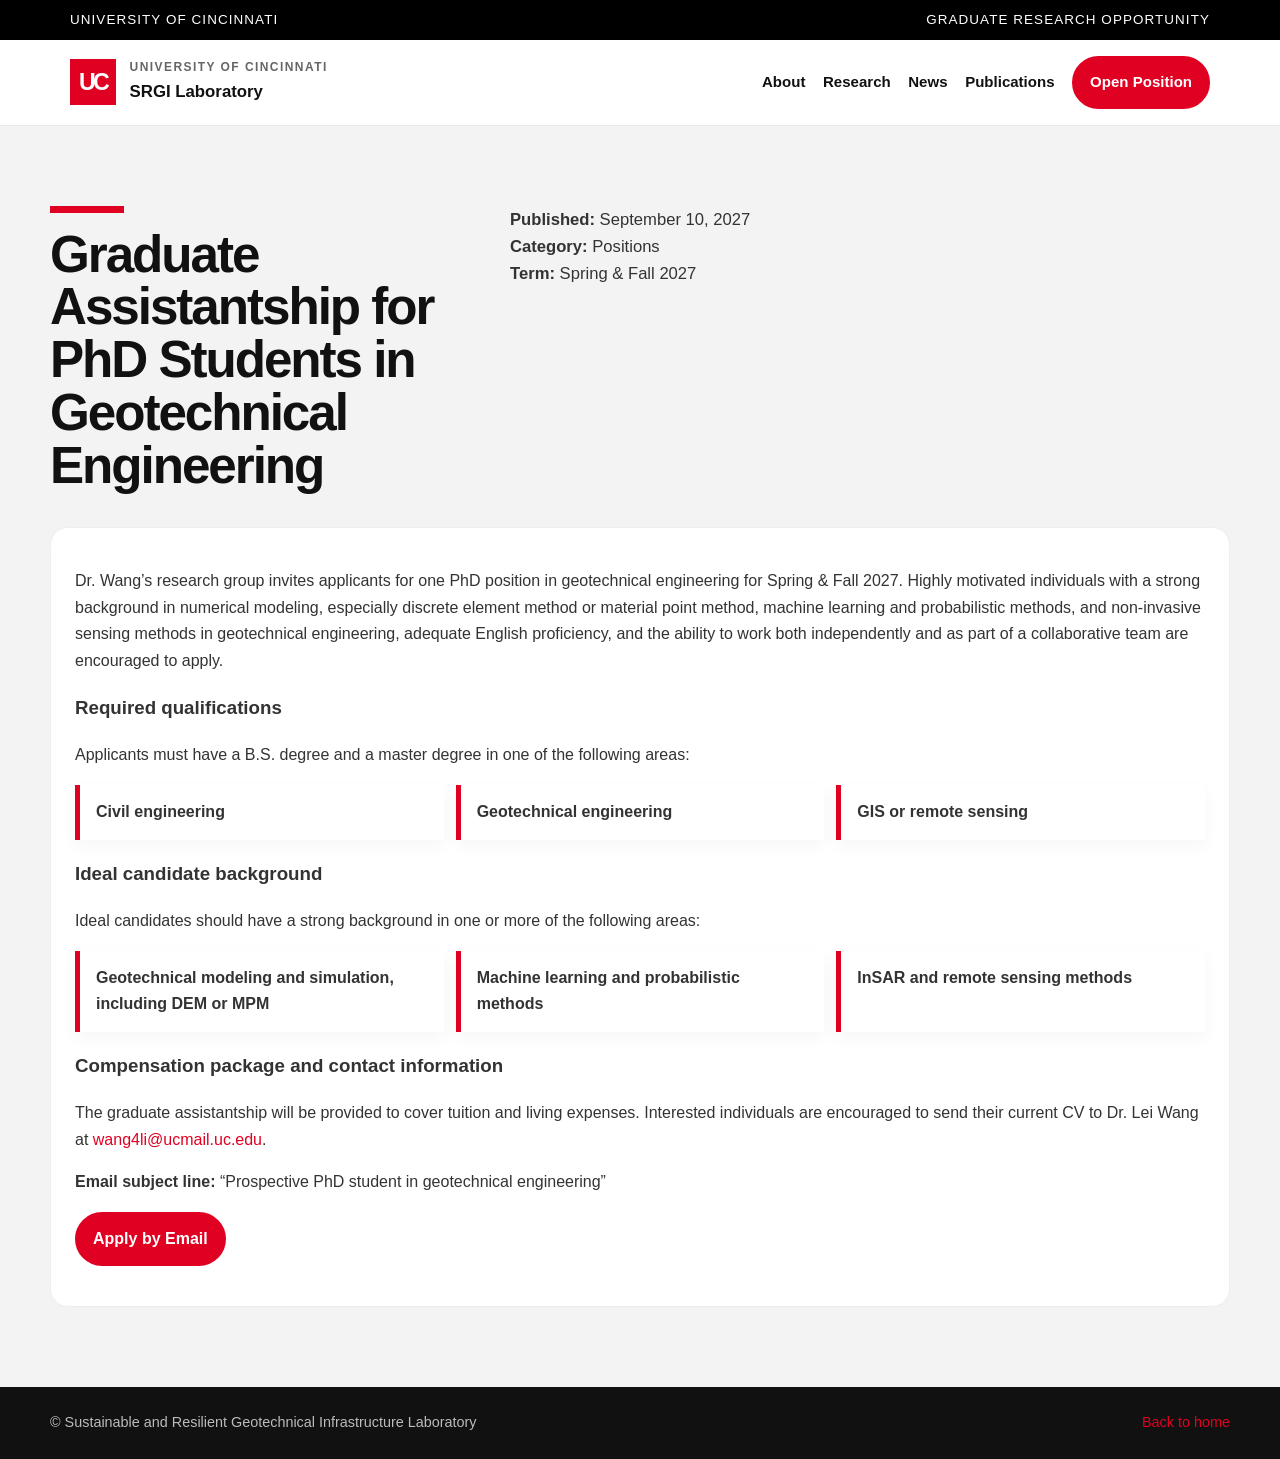
==== position.html @ 9f0566f2 "logo and position" ====
<!doctype html>
<html lang="en">
<head>
  <meta charset="utf-8">
  <meta name="viewport" content="width=device-width, initial-scale=1">
  <title>Graduate Assistantship | SRGI Laboratory</title>
  <meta name="description" content="Graduate assistantship opportunity for PhD students in geotechnical engineering at the University of Cincinnati.">
  <link rel="stylesheet" href="assets/css/style.css">
</head>
<body>
  <div class="topbar"><div class="wrap"><span>University of Cincinnati</span><span>Graduate Research Opportunity</span></div></div>
  <header class="brandbar">
    <nav class="nav">
      <a class="brand" href="index.html"><span class="brand-mark">UC</span><span class="brand-text"><span>University of Cincinnati</span><strong>SRGI Laboratory</strong></span></a>
      <div class="navlinks">
        <a href="index.html#about">About</a>
        <a href="index.html#research">Research</a>
        <a href="index.html#news">News</a>
        <a href="publications.html">Publications</a>
        <a href="position.html" class="button">Open Position</a>
      </div>
    </nav>
  </header>
  <main>
    <section class="section alt">
      <div class="wrap">
        <div class="section-title">
          <div><div class="red-rule"></div><h2>Graduate Assistantship for PhD Students in Geotechnical Engineering</h2></div>
          <p><strong>Published:</strong> September 10, 2027<br><strong>Category:</strong> Positions<br><strong>Term:</strong> Spring & Fall 2027</p>
        </div>
        <article class="pub-section">
          <p>Dr. Wang’s research group invites applicants for one PhD position in geotechnical engineering for Spring & Fall 2027. Highly motivated individuals with a strong background in numerical modeling, especially discrete element method or material point method, machine learning and probabilistic methods, and non-invasive sensing methods in geotechnical engineering, adequate English proficiency, and the ability to work both independently and as part of a collaborative team are encouraged to apply.</p>

          <h3>Required qualifications</h3>
          <p>Applicants must have a B.S. degree and a master degree in one of the following areas:</p>
          <ul class="interest-list">
            <li>Civil engineering</li>
            <li>Geotechnical engineering</li>
            <li>GIS or remote sensing</li>
          </ul>

          <h3>Ideal candidate background</h3>
          <p>Ideal candidates should have a strong background in one or more of the following areas:</p>
          <ul class="interest-list">
            <li>Geotechnical modeling and simulation, including DEM or MPM</li>
            <li>Machine learning and probabilistic methods</li>
            <li>InSAR and remote sensing methods</li>
          </ul>

          <h3>Compensation package and contact information</h3>
          <p>The graduate assistantship will be provided to cover tuition and living expenses. Interested individuals are encouraged to send their current CV to Dr. Lei Wang at <a href="mailto:wang4li@ucmail.uc.edu">wang4li@ucmail.uc.edu</a>.</p>
          <p><strong>Email subject line:</strong> “Prospective PhD student in geotechnical engineering”</p>
          <p><a class="button" href="mailto:wang4li@ucmail.uc.edu?subject=Prospective%20PhD%20student%20in%20geotechnical%20engineering">Apply by Email</a></p>
        </article>
      </div>
    </section>
  </main>
  <footer class="footer"><div class="wrap"><span>© Sustainable and Resilient Geotechnical Infrastructure Laboratory</span><a href="index.html">Back to home</a></div></footer>
</body>
</html>
---- assets/css/style.css ----
:root{--uc-red:#e00122;--uc-dark-red:#b8011c;--uc-black:#000;--bearcat:#333;--grey:#f3f3f3;--mist:#e0dfe3;--white:#fff;--gold:#d1b179;--max:1180px;--radius:18px;--shadow:0 18px 60px rgba(0,0,0,.13)}
*{box-sizing:border-box}html{scroll-behavior:smooth}body{margin:0;font-family:Arial,Helvetica,sans-serif;color:var(--bearcat);background:#fff;line-height:1.65}a{color:var(--uc-red);text-decoration:none}a:hover{text-decoration:underline}.topbar{background:var(--uc-black);color:white;font-size:.84rem;letter-spacing:.08em;text-transform:uppercase}.topbar .wrap{max-width:var(--max);margin:auto;padding:.55rem 1.25rem;display:flex;justify-content:space-between;gap:1rem;align-items:center}.brandbar{border-bottom:1px solid #e9e9e9;background:white;position:sticky;top:0;z-index:20}.nav{max-width:var(--max);margin:auto;padding:1rem 1.25rem;display:flex;align-items:center;justify-content:space-between;gap:1.5rem}.brand{display:flex;align-items:center;gap:.85rem;color:#111;font-weight:800;text-decoration:none}.brand-mark{background:var(--uc-red);color:white;width:46px;height:46px;display:grid;place-items:center;font-size:1.45rem;font-weight:900;letter-spacing:-.12em}.brand-text span{display:block;font-size:.75rem;text-transform:uppercase;letter-spacing:.12em;color:#666}.brand-text strong{font-size:1.05rem}.navlinks{display:flex;gap:1.1rem;align-items:center;flex-wrap:wrap}.navlinks a{color:#111;font-weight:700;font-size:.94rem}.button{display:inline-flex;align-items:center;justify-content:center;border:2px solid var(--uc-red);background:var(--uc-red);color:white!important;padding:.75rem 1rem;border-radius:999px;font-weight:800;text-decoration:none}.button.secondary{background:white;color:var(--uc-red)!important}.hero{background:linear-gradient(135deg,rgba(0,0,0,.88),rgba(51,51,51,.78)),url('../images/hero.webp') center/cover;min-height:680px;color:white;display:flex;align-items:center}.hero .wrap{max-width:var(--max);margin:auto;padding:6rem 1.25rem;width:100%}.eyebrow{color:#ffccd3;font-weight:900;text-transform:uppercase;letter-spacing:.16em;font-size:.84rem}.hero h1{font-size:clamp(2.45rem,6vw,5.5rem);line-height:.98;margin:.65rem 0 1rem;letter-spacing:-.055em;max-width:950px}.hero p{font-size:clamp(1.05rem,2vw,1.35rem);max-width:780px;color:#f5f5f5}.hero-actions{display:flex;gap:.9rem;flex-wrap:wrap;margin-top:2rem}.stats{display:grid;grid-template-columns:repeat(4,1fr);gap:1rem;margin-top:3rem;max-width:900px}.stat{background:rgba(255,255,255,.11);border:1px solid rgba(255,255,255,.25);padding:1.1rem;border-radius:var(--radius);backdrop-filter:blur(6px)}.stat strong{display:block;font-size:2rem;color:#fff}.stat span{font-size:.86rem;color:#ddd}.section{padding:5rem 1.25rem}.section.alt{background:var(--grey)}.wrap{max-width:var(--max);margin:auto}.section-title{display:grid;grid-template-columns:minmax(0,420px) 1fr;gap:2.5rem;align-items:start;margin-bottom:2.2rem}.section-title h2{font-size:clamp(2rem,4vw,3.2rem);line-height:1.03;margin:0;color:#111;letter-spacing:-.04em}.section-title p{margin:0;font-size:1.04rem}.red-rule{width:74px;height:7px;background:var(--uc-red);margin:0 0 1rem}.grid{display:grid;gap:1.25rem}.cards{grid-template-columns:repeat(3,1fr)}.card{background:white;border:1px solid #ececec;border-radius:var(--radius);padding:1.4rem;box-shadow:0 8px 25px rgba(0,0,0,.05)}.card h3{margin-top:0;color:#111}.about-grid{display:grid;grid-template-columns:.95fr 1.05fr;gap:2rem;align-items:center}.portrait{width:100%;border-radius:var(--radius);box-shadow:var(--shadow);aspect-ratio:4/3;object-fit:scale-down}.interest-list{display:grid;grid-template-columns:repeat(3,1fr);gap:.75rem;padding:0;list-style:none}.interest-list li{background:white;border-left:5px solid var(--uc-red);padding:.9rem 1rem;font-weight:700;box-shadow:0 6px 18px rgba(0,0,0,.04)}.news-list{display:grid;gap:1rem}.news-item{display:grid;grid-template-columns:170px 1fr;gap:1.25rem;background:white;border-radius:var(--radius);padding:1.1rem 1.25rem;border:1px solid #eee}.news-item time{font-weight:900;color:var(--uc-dark-red)}.news-item p{margin:0}.pub-list{columns:1;max-width:980px}.pub-list li{break-inside:avoid;margin:0 0 .85rem;padding-left:.25rem}.pub-section{background:white;border:1px solid #eee;border-radius:var(--radius);padding:1.5rem;margin-top:1rem}.contact-band{background:var(--uc-black);color:white}.contact-grid{display:grid;grid-template-columns:1fr auto;gap:2rem;align-items:center}.socials{display:flex;gap:.8rem;flex-wrap:wrap}.socials a{display:inline-flex;align-items:center;gap:.5rem;background:#191919;color:white;padding:.65rem .85rem;border-radius:999px;border:1px solid #333}.socials img{width:22px;height:22px}.footer{background:#111;color:#bbb;padding:1.5rem 1.25rem;font-size:.9rem}.footer .wrap{display:flex;justify-content:space-between;gap:1rem;flex-wrap:wrap}@media (max-width:860px){.topbar .wrap,.nav,.section-title,.about-grid,.contact-grid{display:block}.navlinks{margin-top:1rem}.stats,.cards,.interest-list{grid-template-columns:1fr}.hero{min-height:auto}.news-item{grid-template-columns:1fr}.section{padding:3.5rem 1rem}.pub-section{padding:1rem}}
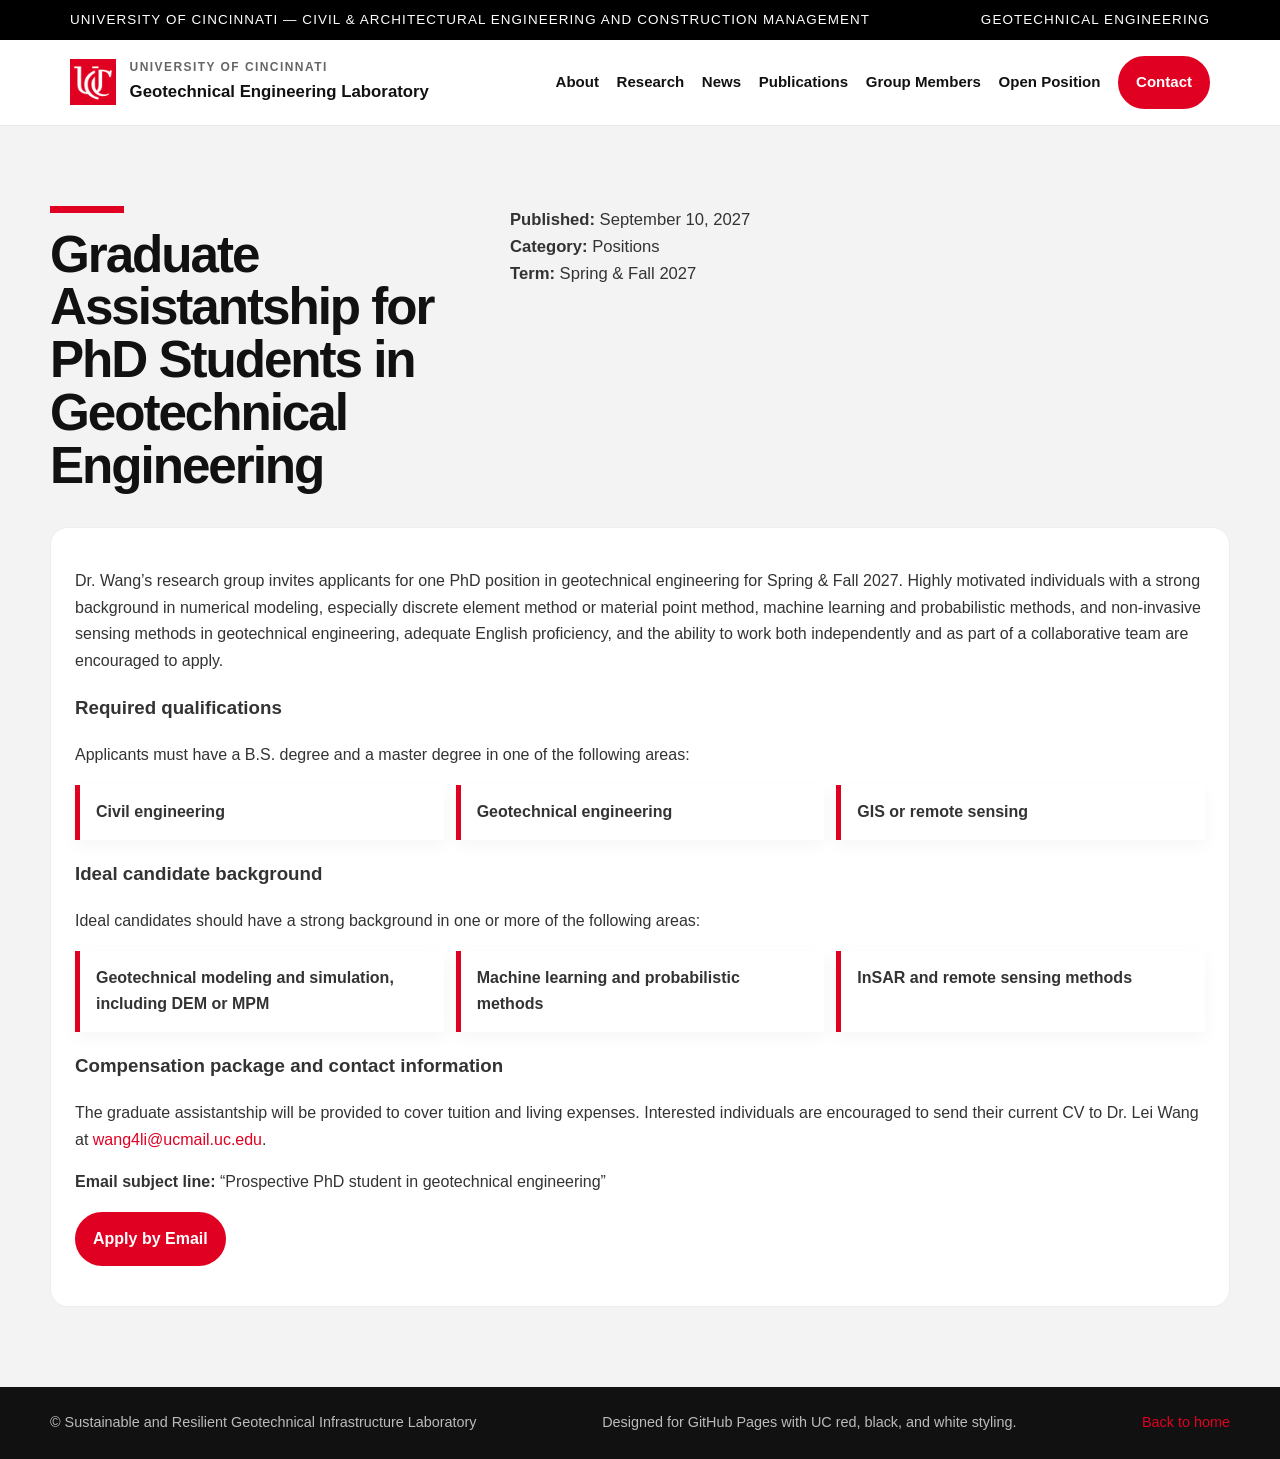
==== commit abda6243: "add members page" ====
--- a/position.html
+++ b/position.html
@@ -1,60 +1,94 @@
 <!doctype html>
 <html lang="en">
-<head>
-  <meta charset="utf-8">
-  <meta name="viewport" content="width=device-width, initial-scale=1">
-  <title>Graduate Assistantship | SRGI Laboratory</title>
-  <meta name="description" content="Graduate assistantship opportunity for PhD students in geotechnical engineering at the University of Cincinnati.">
-  <link rel="stylesheet" href="assets/css/style.css">
-</head>
-<body>
-  <div class="topbar"><div class="wrap"><span>University of Cincinnati</span><span>Graduate Research Opportunity</span></div></div>
-  <header class="brandbar">
-    <nav class="nav">
-      <a class="brand" href="index.html"><span class="brand-mark">UC</span><span class="brand-text"><span>University of Cincinnati</span><strong>SRGI Laboratory</strong></span></a>
-      <div class="navlinks">
-        <a href="index.html#about">About</a>
-        <a href="index.html#research">Research</a>
-        <a href="index.html#news">News</a>
-        <a href="publications.html">Publications</a>
-        <a href="position.html" class="button">Open Position</a>
-      </div>
-    </nav>
-  </header>
-  <main>
-    <section class="section alt">
-      <div class="wrap">
-        <div class="section-title">
-          <div><div class="red-rule"></div><h2>Graduate Assistantship for PhD Students in Geotechnical Engineering</h2></div>
-          <p><strong>Published:</strong> September 10, 2027<br><strong>Category:</strong> Positions<br><strong>Term:</strong> Spring & Fall 2027</p>
+  <head>
+    <meta charset="utf-8" />
+    <meta name="viewport" content="width=device-width, initial-scale=1" />
+    <title>Graduate Assistantship | SRGI Laboratory</title>
+    <meta
+      name="description"
+      content="Graduate assistantship opportunity for PhD students in geotechnical engineering at the University of Cincinnati."
+    />
+    <link rel="stylesheet" href="assets/css/style.css" />
+  </head>
+  <body>
+    <script src="assets/js/header.js"></script>
+    <main>
+      <section class="section alt">
+        <div class="wrap">
+          <div class="section-title">
+            <div>
+              <div class="red-rule"></div>
+              <h2>
+                Graduate Assistantship for PhD Students in Geotechnical
+                Engineering
+              </h2>
+            </div>
+            <p>
+              <strong>Published:</strong>
+              September 10, 2027<br />
+              <strong> Category: </strong>
+              Positions<br />
+              <strong>Term:</strong> Spring & Fall 2027
+            </p>
+          </div>
+          <article class="pub-section">
+            <p>
+              Dr. Wang’s research group invites applicants for one PhD position
+              in geotechnical engineering for Spring & Fall 2027. Highly
+              motivated individuals with a strong background in numerical
+              modeling, especially discrete element method or material point
+              method, machine learning and probabilistic methods, and
+              non-invasive sensing methods in geotechnical engineering, adequate
+              English proficiency, and the ability to work both independently
+              and as part of a collaborative team are encouraged to apply.
+            </p>
+
+            <h3>Required qualifications</h3>
+            <p>
+              Applicants must have a B.S. degree and a master degree in one of
+              the following areas:
+            </p>
+            <ul class="interest-list">
+              <li>Civil engineering</li>
+              <li>Geotechnical engineering</li>
+              <li>GIS or remote sensing</li>
+            </ul>
+
+            <h3>Ideal candidate background</h3>
+            <p>
+              Ideal candidates should have a strong background in one or more of
+              the following areas:
+            </p>
+            <ul class="interest-list">
+              <li>
+                Geotechnical modeling and simulation, including DEM or MPM
+              </li>
+              <li>Machine learning and probabilistic methods</li>
+              <li>InSAR and remote sensing methods</li>
+            </ul>
+
+            <h3>Compensation package and contact information</h3>
+            <p>
+              The graduate assistantship will be provided to cover tuition and
+              living expenses. Interested individuals are encouraged to send
+              their current CV to Dr. Lei Wang at
+              <a href="mailto:wang4li@ucmail.uc.edu">wang4li@ucmail.uc.edu</a>.
+            </p>
+            <p>
+              <strong>Email subject line:</strong> “Prospective PhD student in
+              geotechnical engineering”
+            </p>
+            <p>
+              <a
+                class="button"
+                href="mailto:wang4li@ucmail.uc.edu?subject=Prospective%20PhD%20student%20in%20geotechnical%20engineering"
+                >Apply by Email</a
+              >
+            </p>
+          </article>
         </div>
-        <article class="pub-section">
-          <p>Dr. Wang’s research group invites applicants for one PhD position in geotechnical engineering for Spring & Fall 2027. Highly motivated individuals with a strong background in numerical modeling, especially discrete element method or material point method, machine learning and probabilistic methods, and non-invasive sensing methods in geotechnical engineering, adequate English proficiency, and the ability to work both independently and as part of a collaborative team are encouraged to apply.</p>
-
-          <h3>Required qualifications</h3>
-          <p>Applicants must have a B.S. degree and a master degree in one of the following areas:</p>
-          <ul class="interest-list">
-            <li>Civil engineering</li>
-            <li>Geotechnical engineering</li>
-            <li>GIS or remote sensing</li>
-          </ul>
-
-          <h3>Ideal candidate background</h3>
-          <p>Ideal candidates should have a strong background in one or more of the following areas:</p>
-          <ul class="interest-list">
-            <li>Geotechnical modeling and simulation, including DEM or MPM</li>
-            <li>Machine learning and probabilistic methods</li>
-            <li>InSAR and remote sensing methods</li>
-          </ul>
-
-          <h3>Compensation package and contact information</h3>
-          <p>The graduate assistantship will be provided to cover tuition and living expenses. Interested individuals are encouraged to send their current CV to Dr. Lei Wang at <a href="mailto:wang4li@ucmail.uc.edu">wang4li@ucmail.uc.edu</a>.</p>
-          <p><strong>Email subject line:</strong> “Prospective PhD student in geotechnical engineering”</p>
-          <p><a class="button" href="mailto:wang4li@ucmail.uc.edu?subject=Prospective%20PhD%20student%20in%20geotechnical%20engineering">Apply by Email</a></p>
-        </article>
-      </div>
-    </section>
-  </main>
-  <footer class="footer"><div class="wrap"><span>© Sustainable and Resilient Geotechnical Infrastructure Laboratory</span><a href="index.html">Back to home</a></div></footer>
-</body>
+      </section>
+    </main>
+    <script src="assets/js/footer.js"></script>
+  </body>
 </html>
--- a/assets/css/style.css
+++ b/assets/css/style.css
@@ -1,3 +1,18 @@
 
 :root{--uc-red:#e00122;--uc-dark-red:#b8011c;--uc-black:#000;--bearcat:#333;--grey:#f3f3f3;--mist:#e0dfe3;--white:#fff;--gold:#d1b179;--max:1180px;--radius:18px;--shadow:0 18px 60px rgba(0,0,0,.13)}
 *{box-sizing:border-box}html{scroll-behavior:smooth}body{margin:0;font-family:Arial,Helvetica,sans-serif;color:var(--bearcat);background:#fff;line-height:1.65}a{color:var(--uc-red);text-decoration:none}a:hover{text-decoration:underline}.topbar{background:var(--uc-black);color:white;font-size:.84rem;letter-spacing:.08em;text-transform:uppercase}.topbar .wrap{max-width:var(--max);margin:auto;padding:.55rem 1.25rem;display:flex;justify-content:space-between;gap:1rem;align-items:center}.brandbar{border-bottom:1px solid #e9e9e9;background:white;position:sticky;top:0;z-index:20}.nav{max-width:var(--max);margin:auto;padding:1rem 1.25rem;display:flex;align-items:center;justify-content:space-between;gap:1.5rem}.brand{display:flex;align-items:center;gap:.85rem;color:#111;font-weight:800;text-decoration:none}.brand-mark{background:var(--uc-red);color:white;width:46px;height:46px;display:grid;place-items:center;font-size:1.45rem;font-weight:900;letter-spacing:-.12em}.brand-text span{display:block;font-size:.75rem;text-transform:uppercase;letter-spacing:.12em;color:#666}.brand-text strong{font-size:1.05rem}.navlinks{display:flex;gap:1.1rem;align-items:center;flex-wrap:wrap}.navlinks a{color:#111;font-weight:700;font-size:.94rem}.button{display:inline-flex;align-items:center;justify-content:center;border:2px solid var(--uc-red);background:var(--uc-red);color:white!important;padding:.75rem 1rem;border-radius:999px;font-weight:800;text-decoration:none}.button.secondary{background:white;color:var(--uc-red)!important}.hero{background:linear-gradient(135deg,rgba(0,0,0,.88),rgba(51,51,51,.78)),url('../images/hero.webp') center/cover;min-height:680px;color:white;display:flex;align-items:center}.hero .wrap{max-width:var(--max);margin:auto;padding:6rem 1.25rem;width:100%}.eyebrow{color:#ffccd3;font-weight:900;text-transform:uppercase;letter-spacing:.16em;font-size:.84rem}.hero h1{font-size:clamp(2.45rem,6vw,5.5rem);line-height:.98;margin:.65rem 0 1rem;letter-spacing:-.055em;max-width:950px}.hero p{font-size:clamp(1.05rem,2vw,1.35rem);max-width:780px;color:#f5f5f5}.hero-actions{display:flex;gap:.9rem;flex-wrap:wrap;margin-top:2rem}.stats{display:grid;grid-template-columns:repeat(4,1fr);gap:1rem;margin-top:3rem;max-width:900px}.stat{background:rgba(255,255,255,.11);border:1px solid rgba(255,255,255,.25);padding:1.1rem;border-radius:var(--radius);backdrop-filter:blur(6px)}.stat strong{display:block;font-size:2rem;color:#fff}.stat span{font-size:.86rem;color:#ddd}.section{padding:5rem 1.25rem}.section.alt{background:var(--grey)}.wrap{max-width:var(--max);margin:auto}.section-title{display:grid;grid-template-columns:minmax(0,420px) 1fr;gap:2.5rem;align-items:start;margin-bottom:2.2rem}.section-title h2{font-size:clamp(2rem,4vw,3.2rem);line-height:1.03;margin:0;color:#111;letter-spacing:-.04em}.section-title p{margin:0;font-size:1.04rem}.red-rule{width:74px;height:7px;background:var(--uc-red);margin:0 0 1rem}.grid{display:grid;gap:1.25rem}.cards{grid-template-columns:repeat(3,1fr)}.card{background:white;border:1px solid #ececec;border-radius:var(--radius);padding:1.4rem;box-shadow:0 8px 25px rgba(0,0,0,.05)}.card h3{margin-top:0;color:#111}.about-grid{display:grid;grid-template-columns:.95fr 1.05fr;gap:2rem;align-items:center}.portrait{width:100%;border-radius:var(--radius);box-shadow:var(--shadow);aspect-ratio:4/3;object-fit:scale-down}.interest-list{display:grid;grid-template-columns:repeat(3,1fr);gap:.75rem;padding:0;list-style:none}.interest-list li{background:white;border-left:5px solid var(--uc-red);padding:.9rem 1rem;font-weight:700;box-shadow:0 6px 18px rgba(0,0,0,.04)}.news-list{display:grid;gap:1rem}.news-item{display:grid;grid-template-columns:170px 1fr;gap:1.25rem;background:white;border-radius:var(--radius);padding:1.1rem 1.25rem;border:1px solid #eee}.news-item time{font-weight:900;color:var(--uc-dark-red)}.news-item p{margin:0}.pub-list{columns:1;max-width:980px}.pub-list li{break-inside:avoid;margin:0 0 .85rem;padding-left:.25rem}.pub-section{background:white;border:1px solid #eee;border-radius:var(--radius);padding:1.5rem;margin-top:1rem}.contact-band{background:var(--uc-black);color:white}.contact-grid{display:grid;grid-template-columns:1fr auto;gap:2rem;align-items:center}.socials{display:flex;gap:.8rem;flex-wrap:wrap}.socials a{display:inline-flex;align-items:center;gap:.5rem;background:#191919;color:white;padding:.65rem .85rem;border-radius:999px;border:1px solid #333}.socials img{width:22px;height:22px}.footer{background:#111;color:#bbb;padding:1.5rem 1.25rem;font-size:.9rem}.footer .wrap{display:flex;justify-content:space-between;gap:1rem;flex-wrap:wrap}@media (max-width:860px){.topbar .wrap,.nav,.section-title,.about-grid,.contact-grid{display:block}.navlinks{margin-top:1rem}.stats,.cards,.interest-list{grid-template-columns:1fr}.hero{min-height:auto}.news-item{grid-template-columns:1fr}.section{padding:3.5rem 1rem}.pub-section{padding:1rem}}
+
+/* Member profiles */
+.members-intro{padding:3rem 1.25rem 0}
+.member-jumps{display:flex;gap:1.5rem;flex-wrap:wrap}
+.members-heading{margin-top:0}
+.members-grid{display:grid;grid-template-columns:repeat(2,minmax(0,1fr));gap:1.25rem}
+.member-card{display:flex;align-items:center;gap:1.25rem;padding:1.25rem;background:#fff;border:1px solid #ececec;border-radius:var(--radius)}
+.member-photo{position:relative;flex:0 0 120px;width:120px;height:150px;overflow:hidden;border-radius:10px;background:var(--grey)}
+.member-photo span{position:absolute;inset:0;display:grid;place-items:center;padding:.75rem;text-align:center;font-size:.8rem;color:#666}
+.member-photo img{position:relative;display:block;width:100%;height:100%;object-fit:cover;object-position:center top}
+.member-photo img[hidden]{display:none}
+.member-info{min-width:0;overflow-wrap:anywhere}
+.member-info h3{margin:0 0 .35rem;color:#111;font-size:1.15rem}
+.member-info p{margin:0;font-size:.95rem}
+@media(max-width:640px){.members-grid{grid-template-columns:1fr}.member-card{gap:1rem;padding:1rem}.member-photo{flex-basis:96px;width:96px;height:120px}}
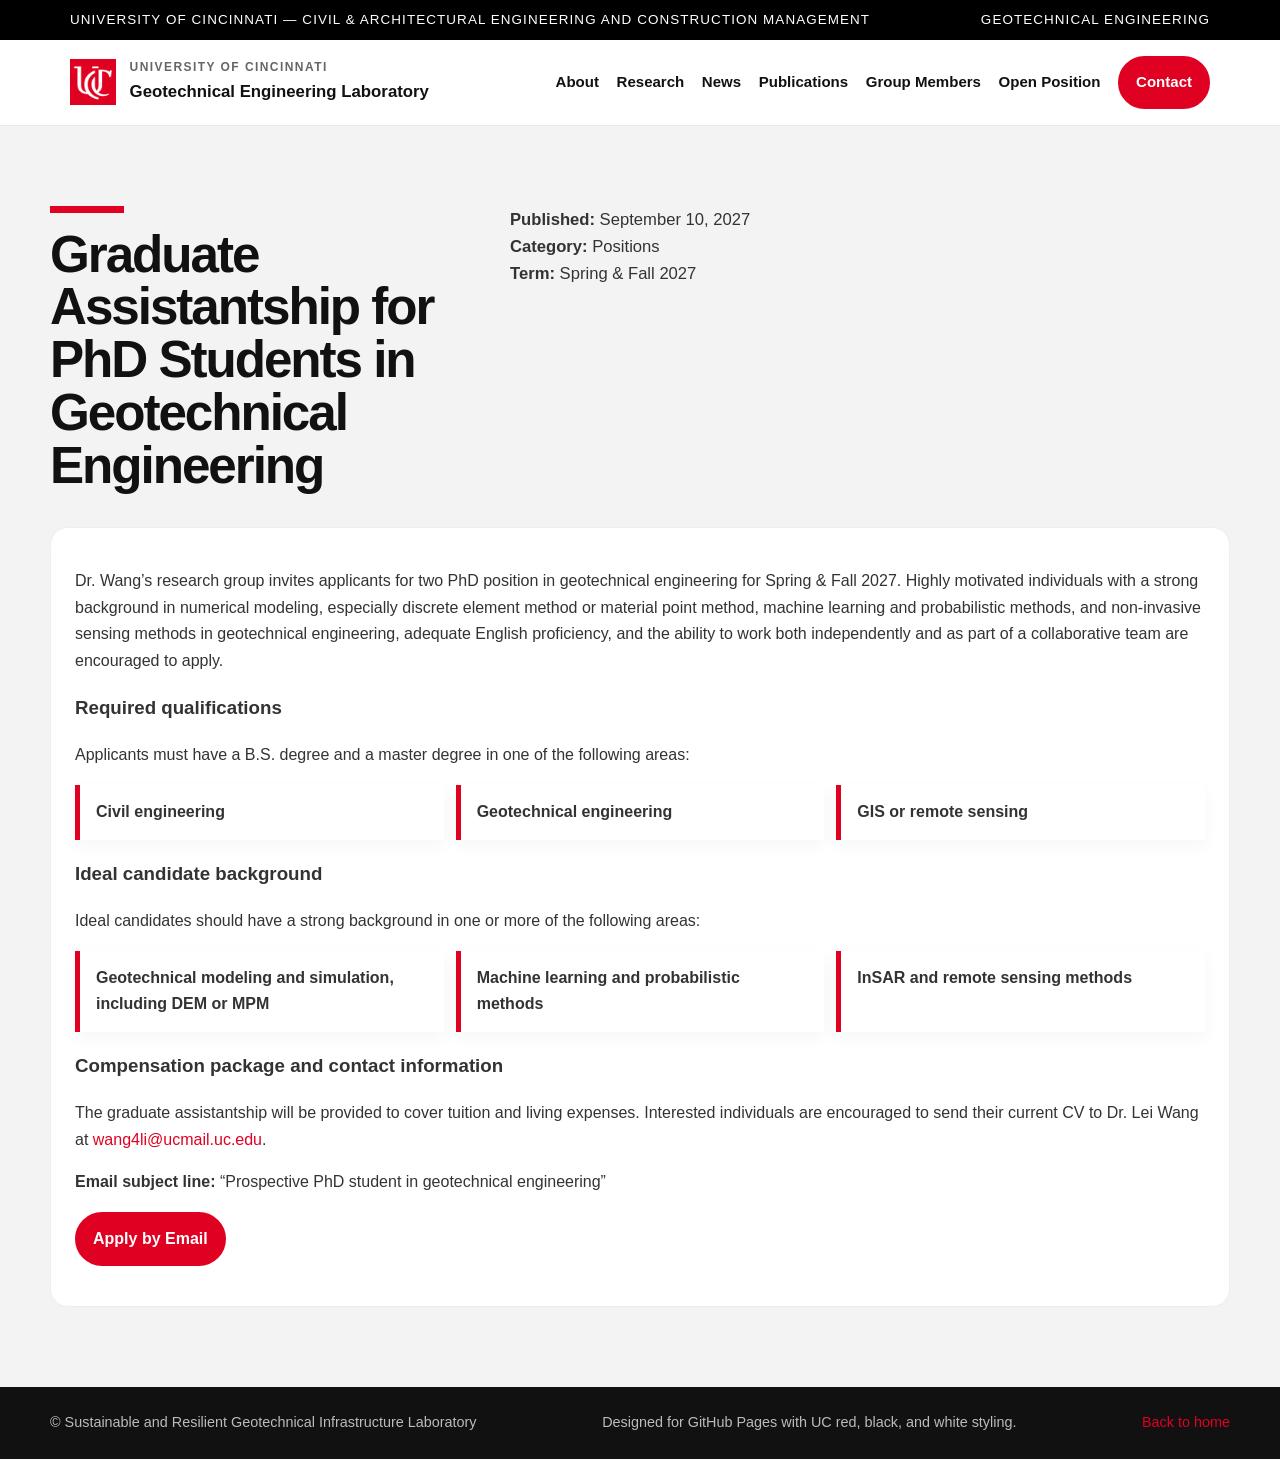
==== commit 36f3d01e: "Update position.html" ====
--- a/position.html
+++ b/position.html
@@ -33,7 +33,7 @@
           </div>
           <article class="pub-section">
             <p>
-              Dr. Wang’s research group invites applicants for one PhD position
+              Dr. Wang’s research group invites applicants for two PhD position
               in geotechnical engineering for Spring & Fall 2027. Highly
               motivated individuals with a strong background in numerical
               modeling, especially discrete element method or material point
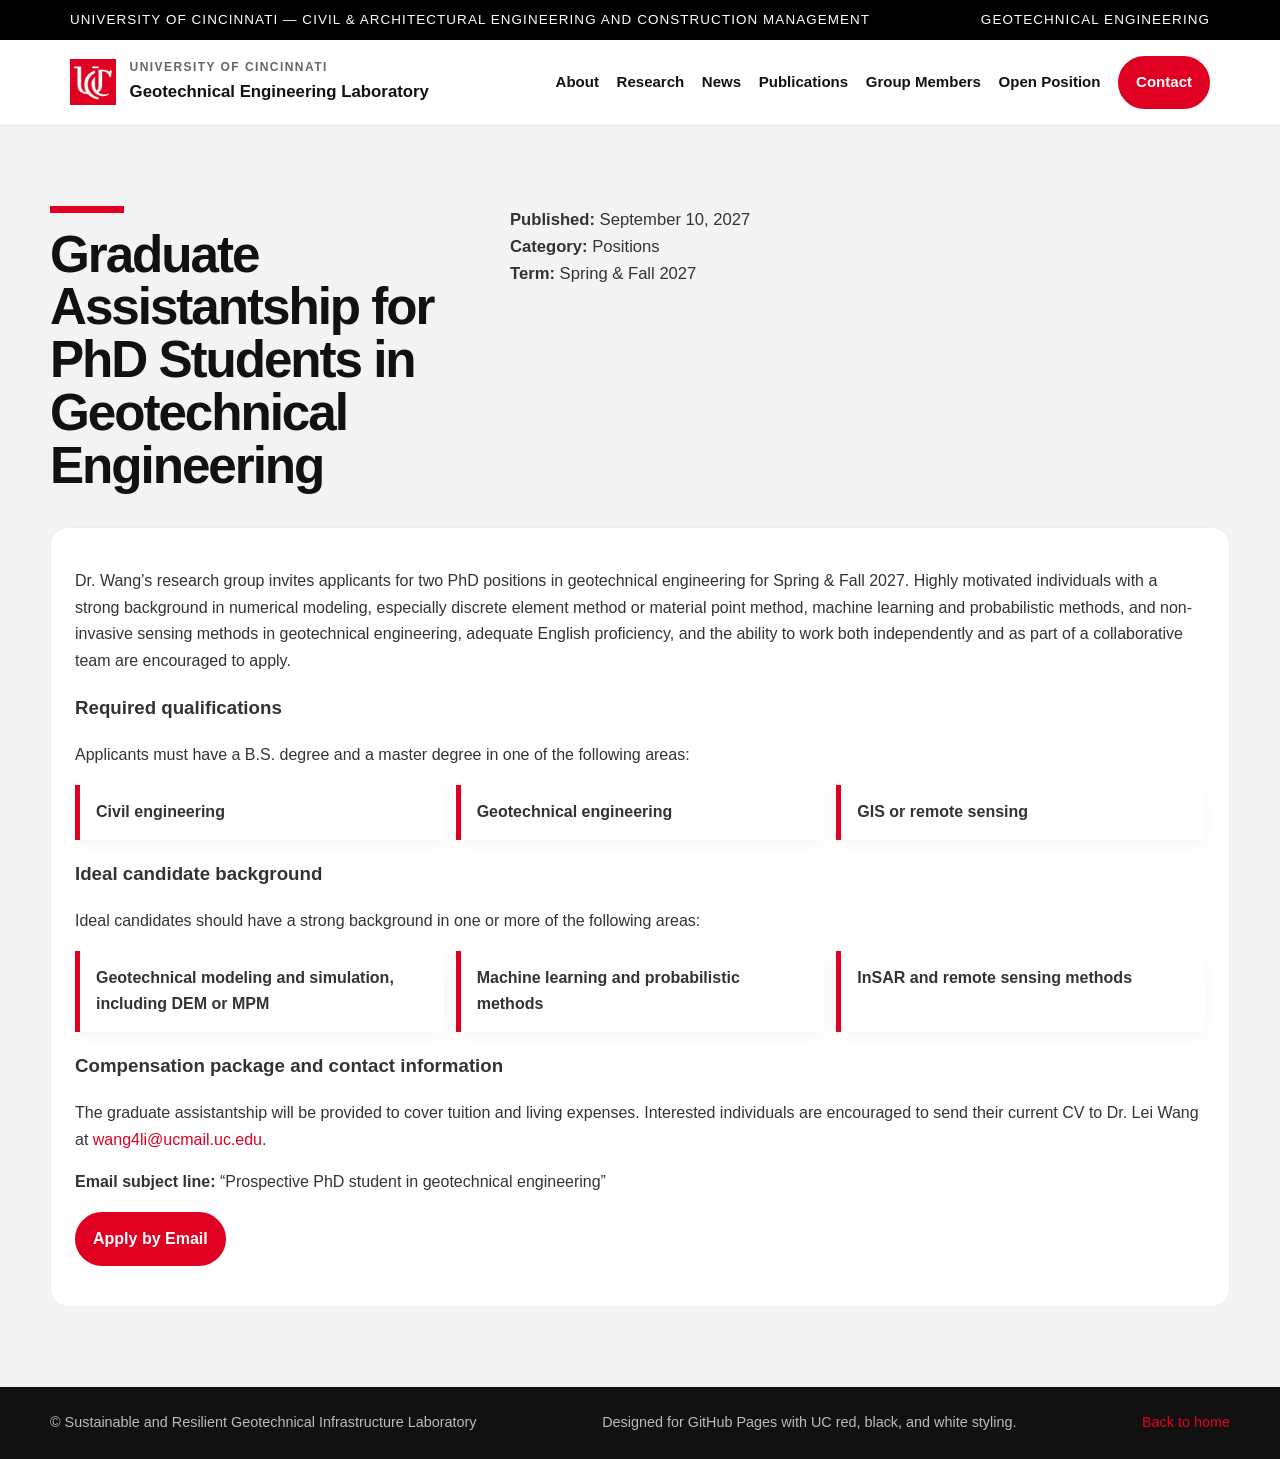
==== commit c76fda80: "Update position.html" ====
--- a/position.html
+++ b/position.html
@@ -33,7 +33,7 @@
           </div>
           <article class="pub-section">
             <p>
-              Dr. Wang’s research group invites applicants for two PhD position
+              Dr. Wang’s research group invites applicants for two PhD positions
               in geotechnical engineering for Spring & Fall 2027. Highly
               motivated individuals with a strong background in numerical
               modeling, especially discrete element method or material point
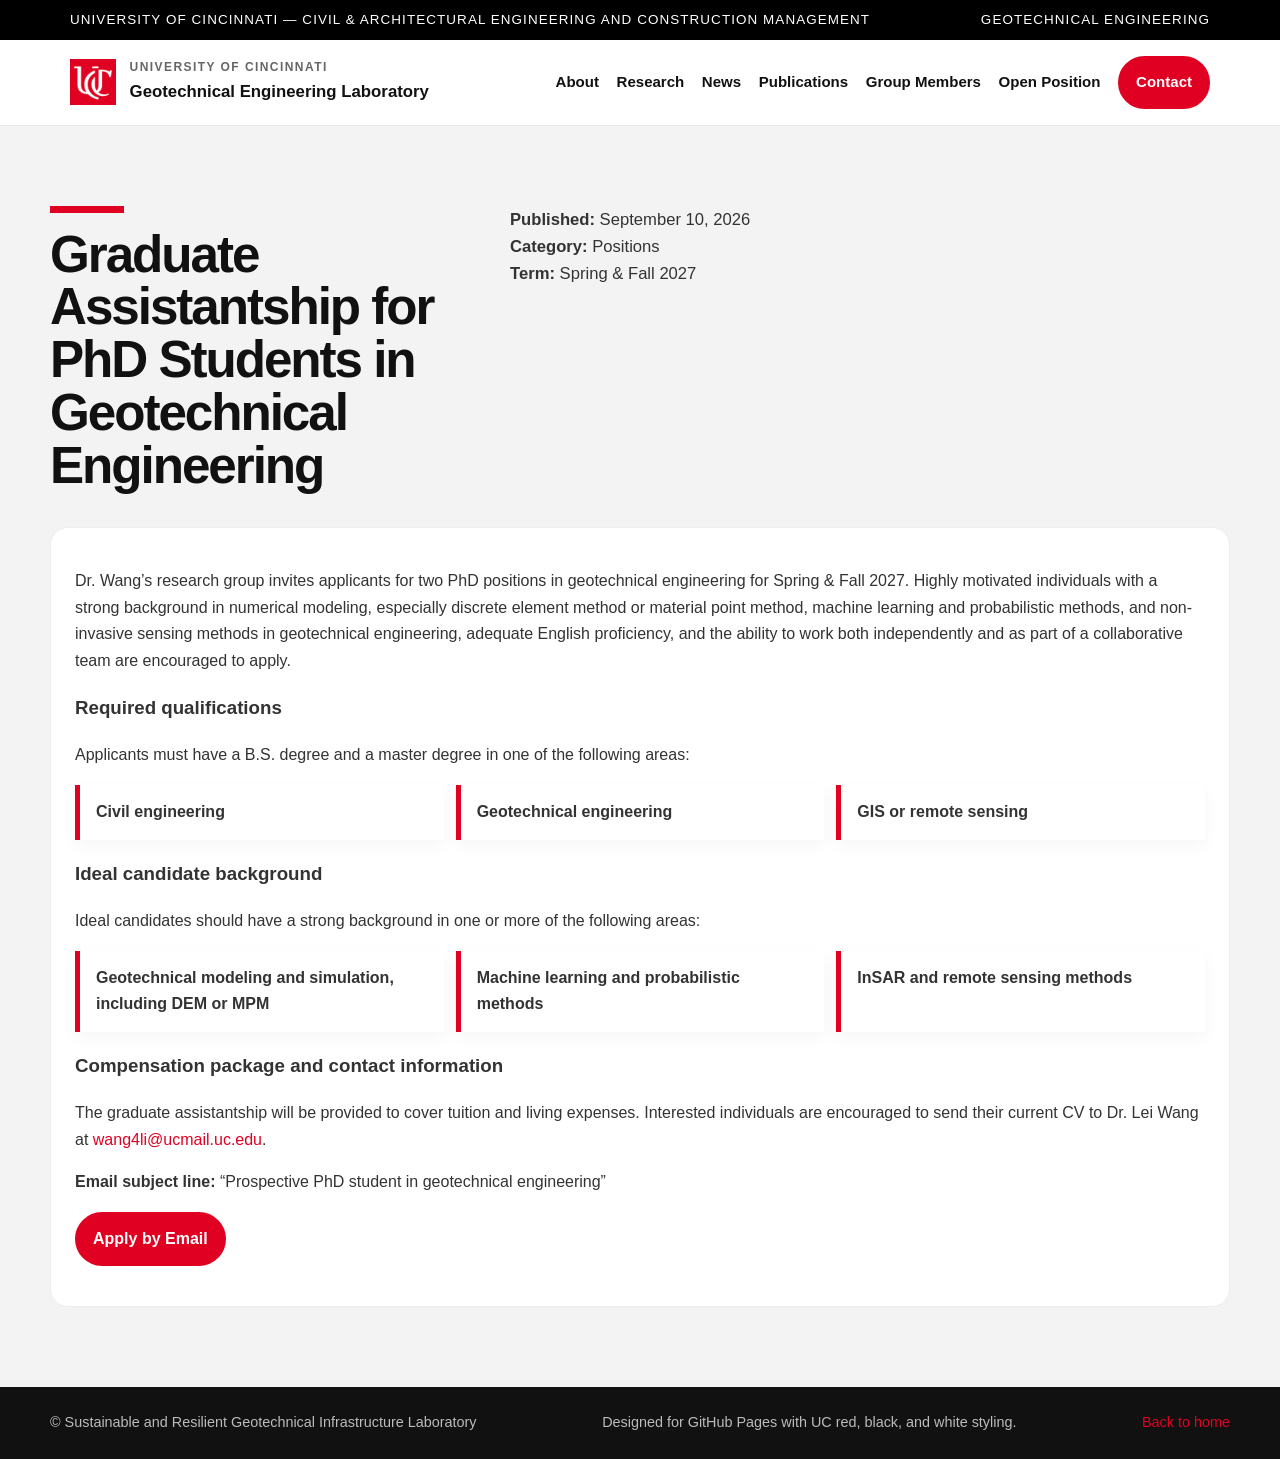
==== commit be27d1bd: "Update position.html" ====
--- a/position.html
+++ b/position.html
@@ -25,7 +25,7 @@
             </div>
             <p>
               <strong>Published:</strong>
-              September 10, 2027<br />
+              September 10, 2026<br />
               <strong> Category: </strong>
               Positions<br />
               <strong>Term:</strong> Spring & Fall 2027
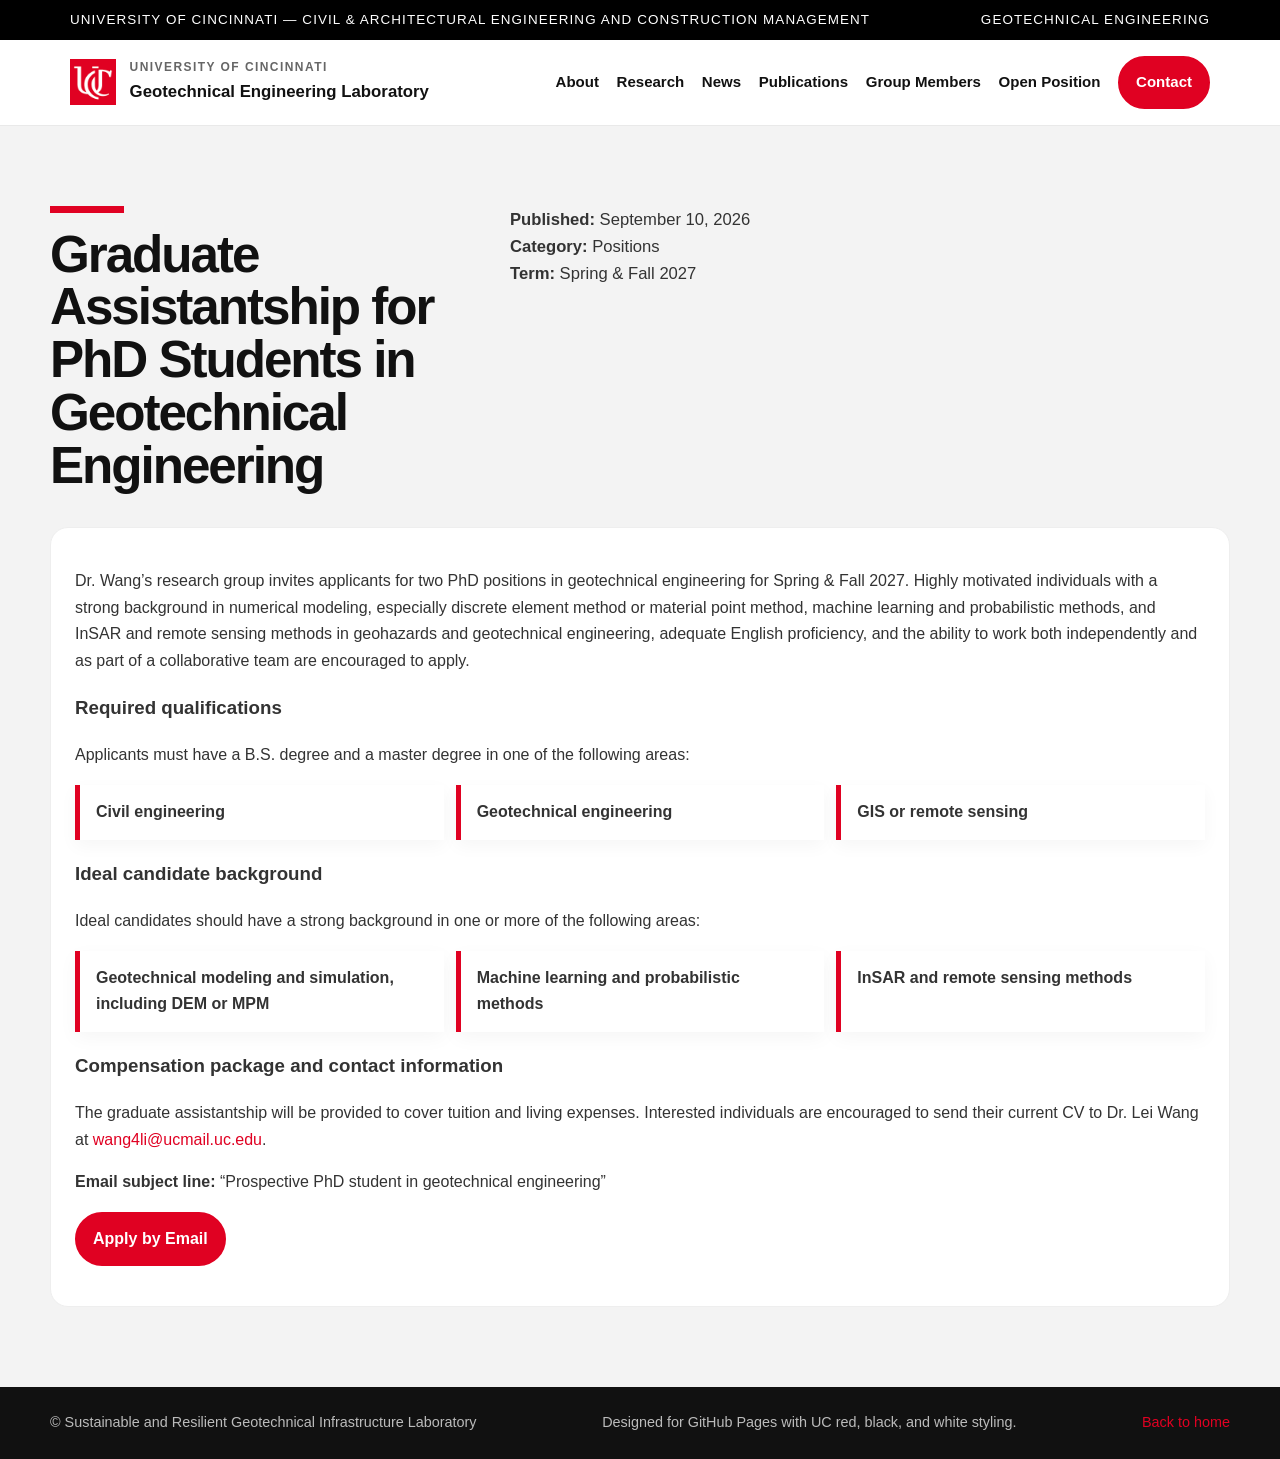
==== commit d8598ff7: "Update position.html" ====
--- a/position.html
+++ b/position.html
@@ -33,14 +33,10 @@
           </div>
           <article class="pub-section">
             <p>
-              Dr. Wang’s research group invites applicants for two PhD positions
-              in geotechnical engineering for Spring & Fall 2027. Highly
-              motivated individuals with a strong background in numerical
-              modeling, especially discrete element method or material point
-              method, machine learning and probabilistic methods, and
-              non-invasive sensing methods in geotechnical engineering, adequate
-              English proficiency, and the ability to work both independently
-              and as part of a collaborative team are encouraged to apply.
+              Dr. Wang’s research group invites applicants for two PhD positions in geotechnical engineering for Spring & Fall 2027. 
+              Highly motivated individuals with a strong background in numerical modeling, especially discrete element method or material point method, 
+              machine learning and probabilistic methods, and InSAR and remote sensing methods in geohazards and geotechnical engineering, 
+              adequate English proficiency, and the ability to work both independently and as part of a collaborative team are encouraged to apply.
             </p>
 
             <h3>Required qualifications</h3>
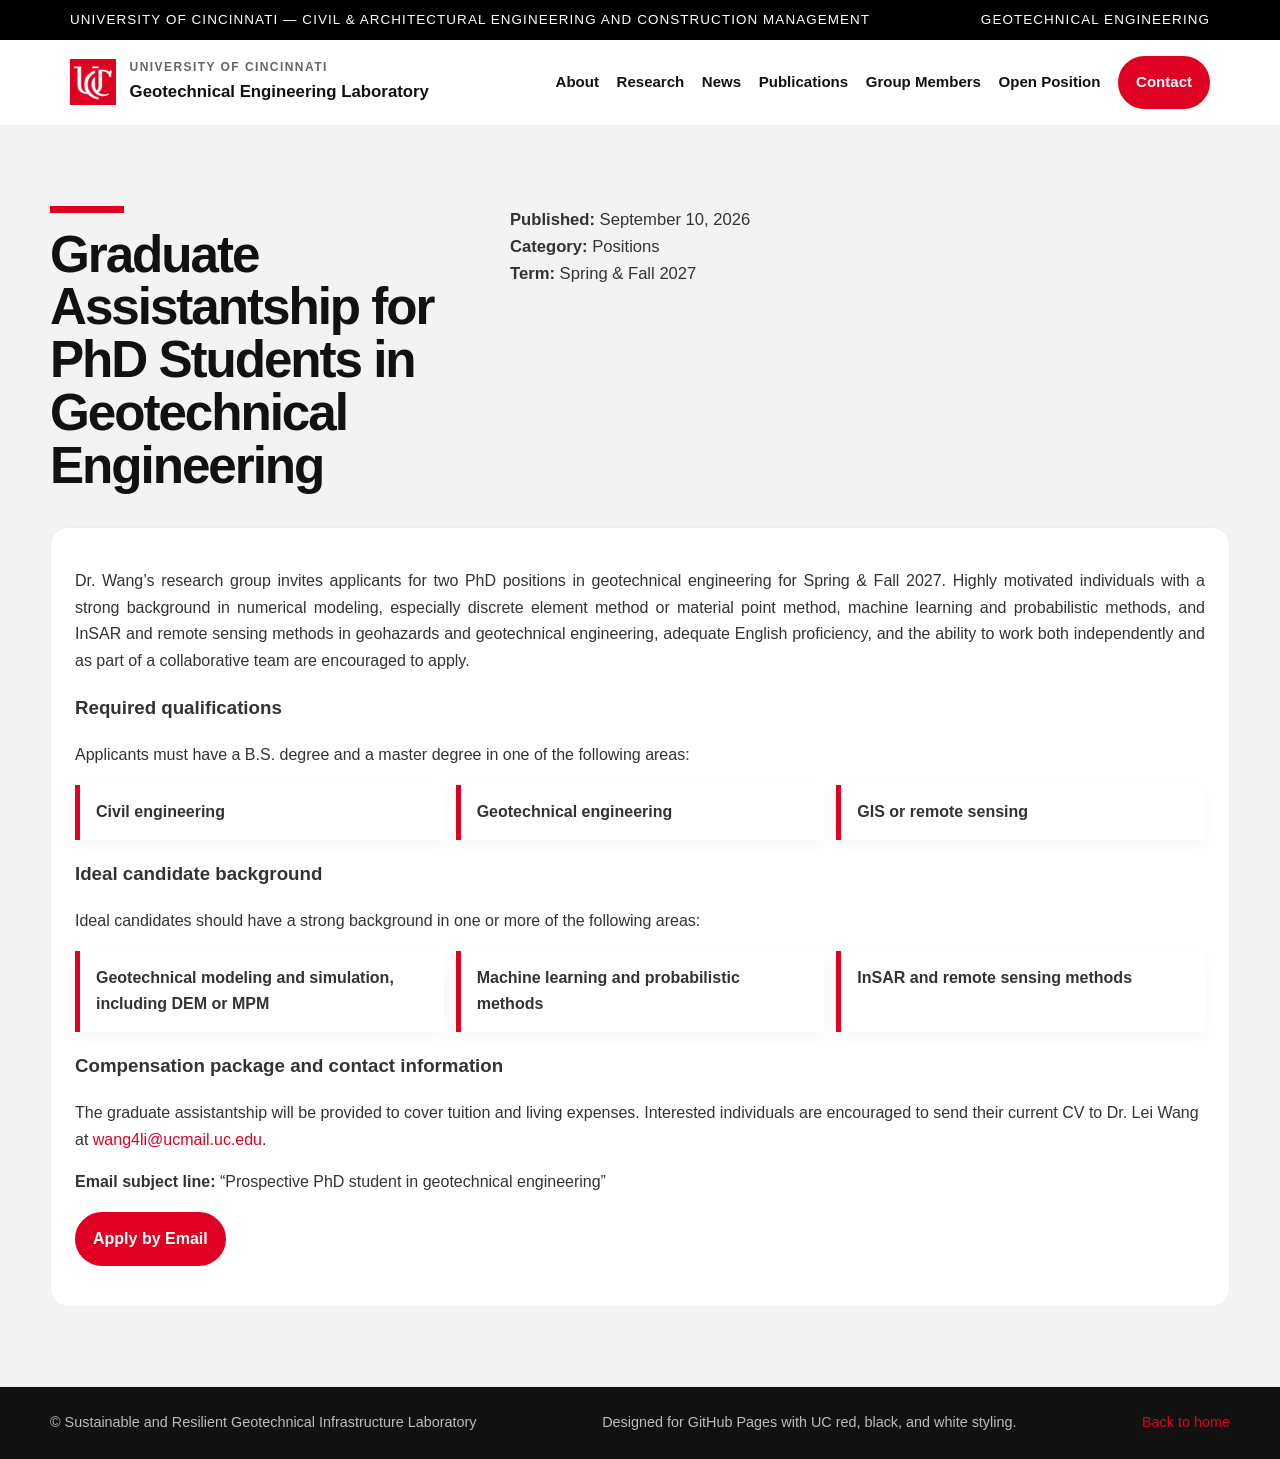
==== commit 7f4d465a: "Update position.html" ====
--- a/position.html
+++ b/position.html
@@ -32,7 +32,7 @@
             </p>
           </div>
           <article class="pub-section">
-            <p>
+            <p style="text-align: justify;">
               Dr. Wang’s research group invites applicants for two PhD positions in geotechnical engineering for Spring & Fall 2027. 
               Highly motivated individuals with a strong background in numerical modeling, especially discrete element method or material point method, 
               machine learning and probabilistic methods, and InSAR and remote sensing methods in geohazards and geotechnical engineering, 
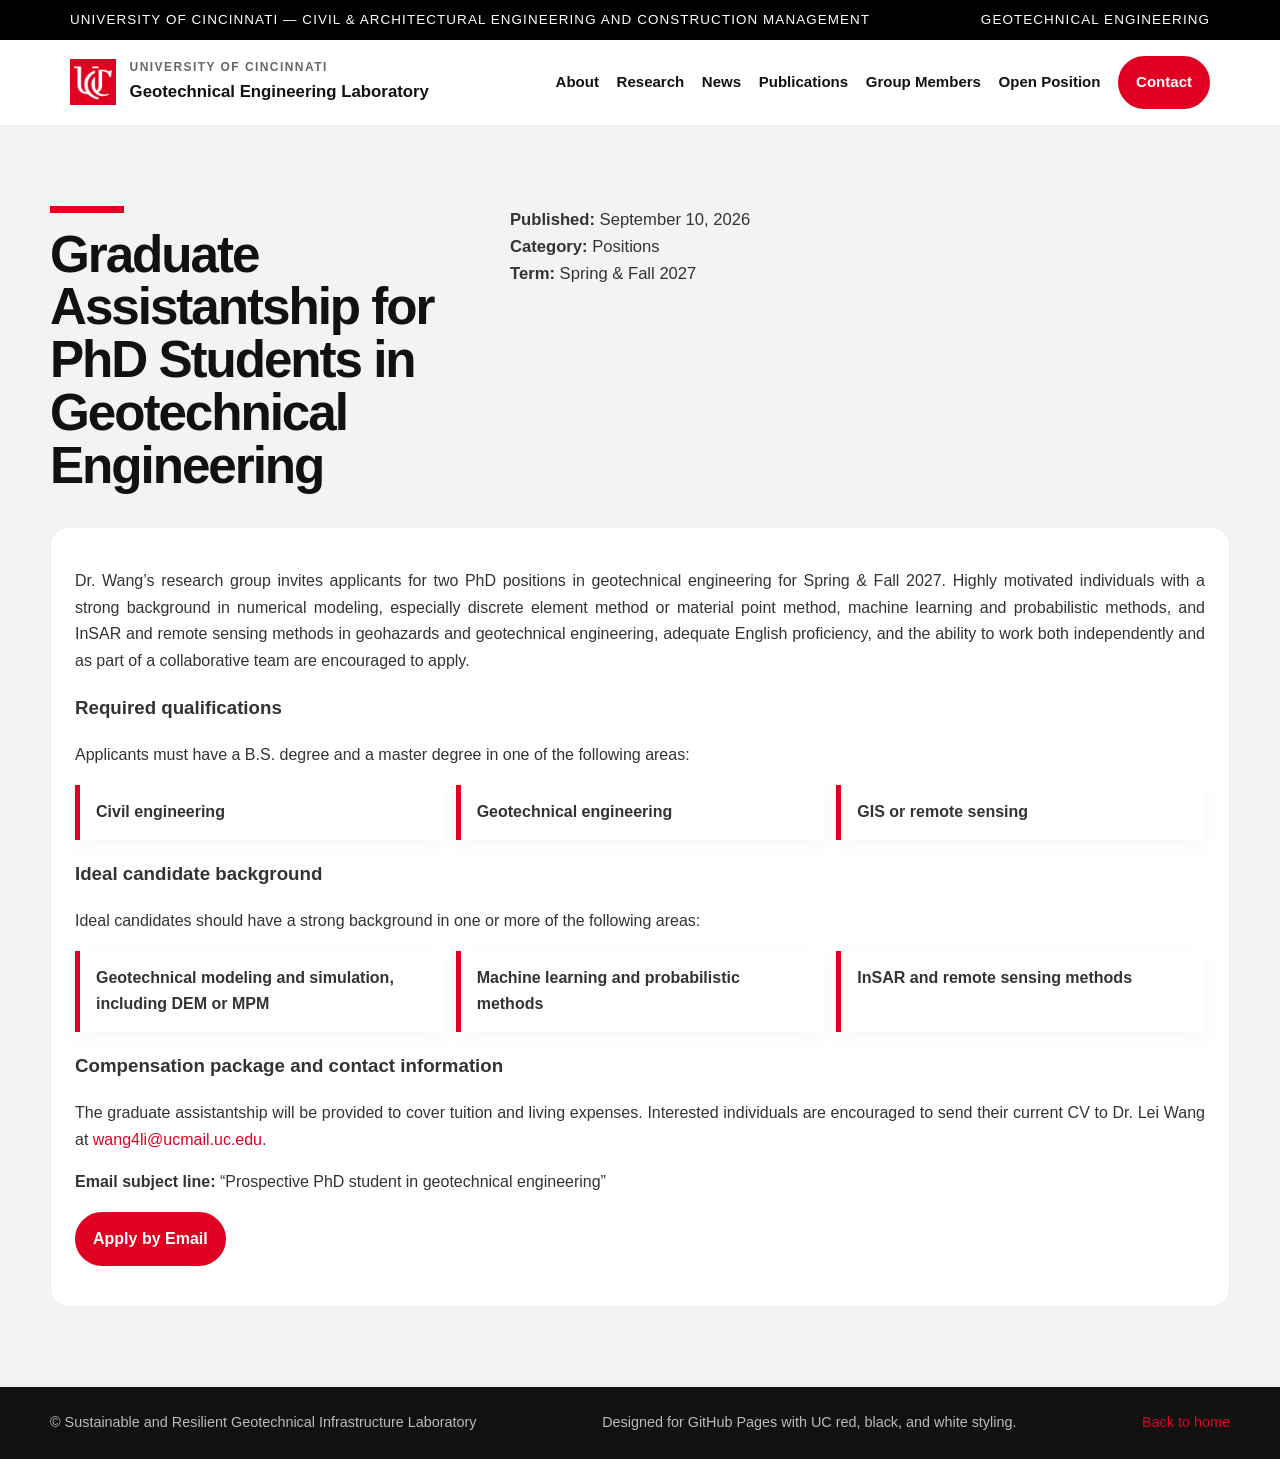
==== commit 12276073: "Update position.html" ====
--- a/position.html
+++ b/position.html
@@ -19,8 +19,7 @@
             <div>
               <div class="red-rule"></div>
               <h2>
-                Graduate Assistantship for PhD Students in Geotechnical
-                Engineering
+                Graduate Assistantship for PhD Students in Geotechnical Engineering
               </h2>
             </div>
             <p>
@@ -40,7 +39,7 @@
             </p>
 
             <h3>Required qualifications</h3>
-            <p>
+            <p style="text-align: justify;">
               Applicants must have a B.S. degree and a master degree in one of
               the following areas:
             </p>
@@ -64,7 +63,7 @@
             </ul>
 
             <h3>Compensation package and contact information</h3>
-            <p>
+            <p style="text-align: justify;">
               The graduate assistantship will be provided to cover tuition and
               living expenses. Interested individuals are encouraged to send
               their current CV to Dr. Lei Wang at
